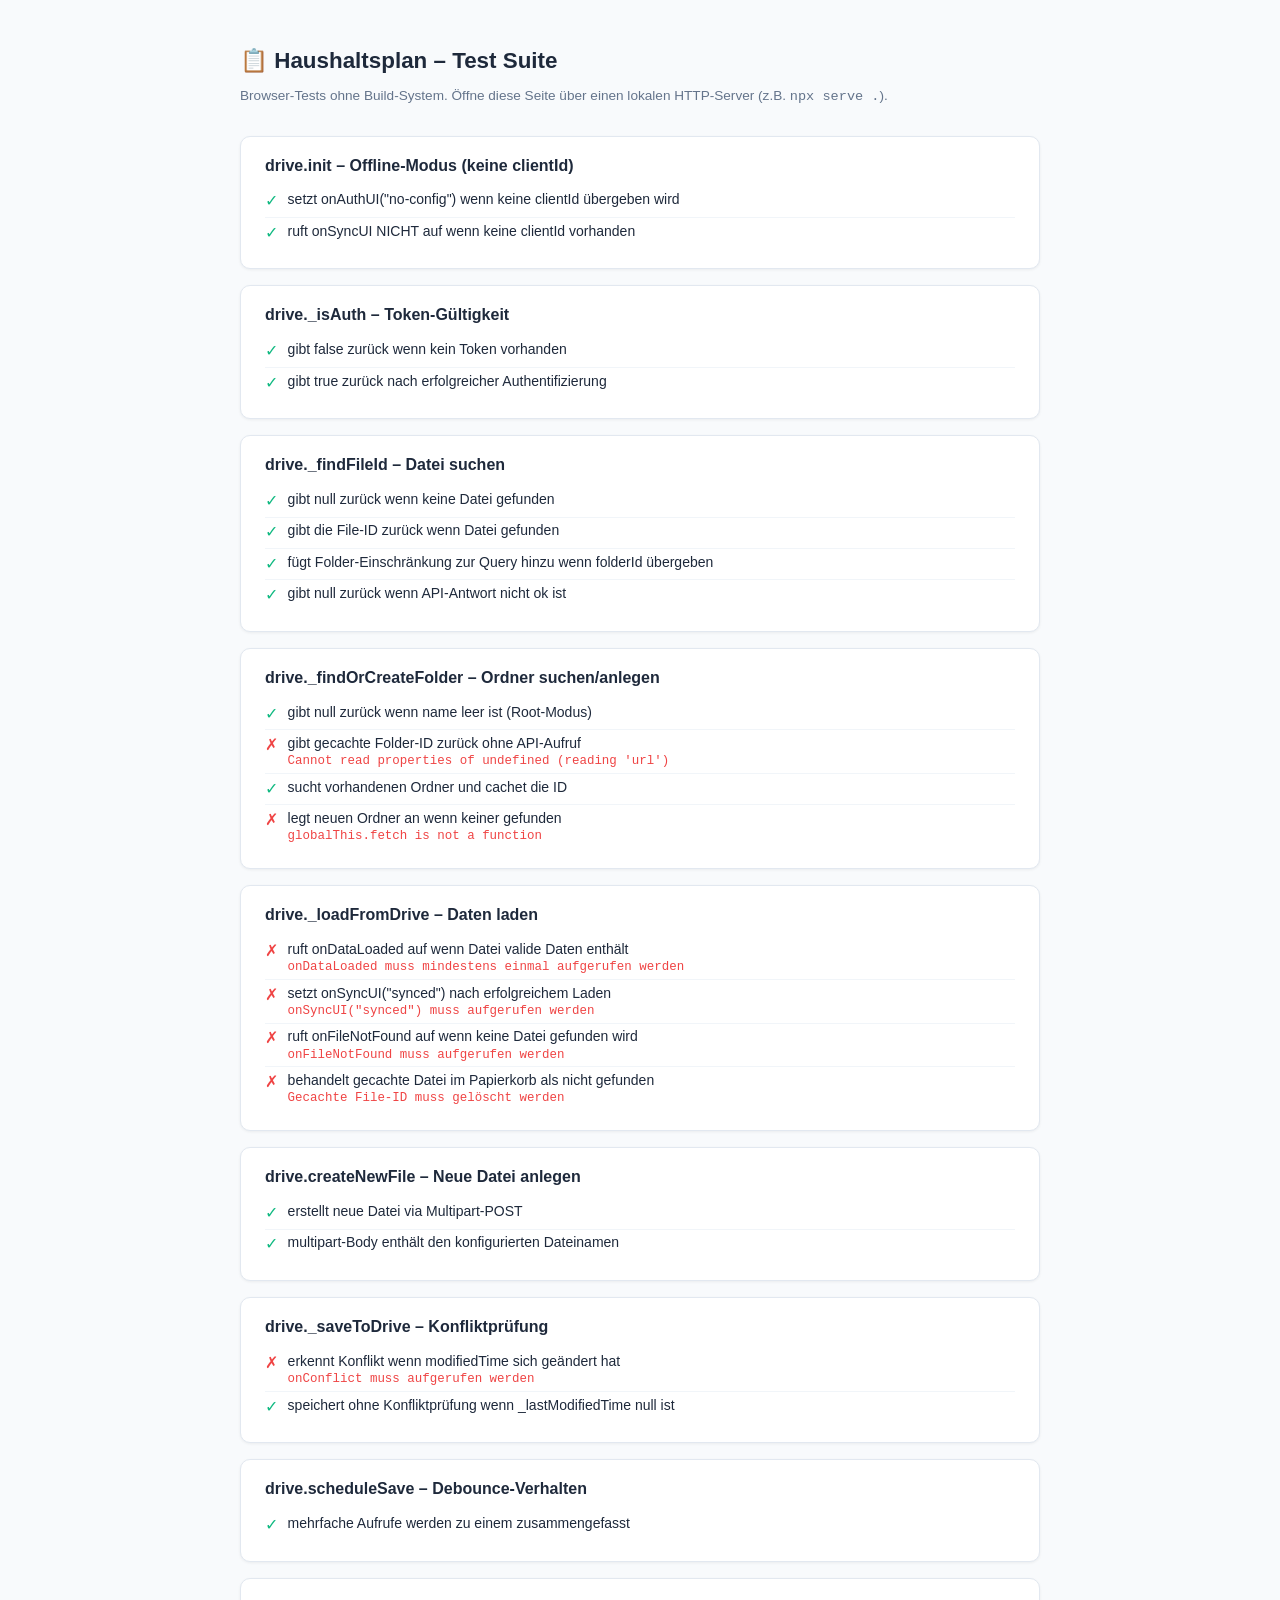
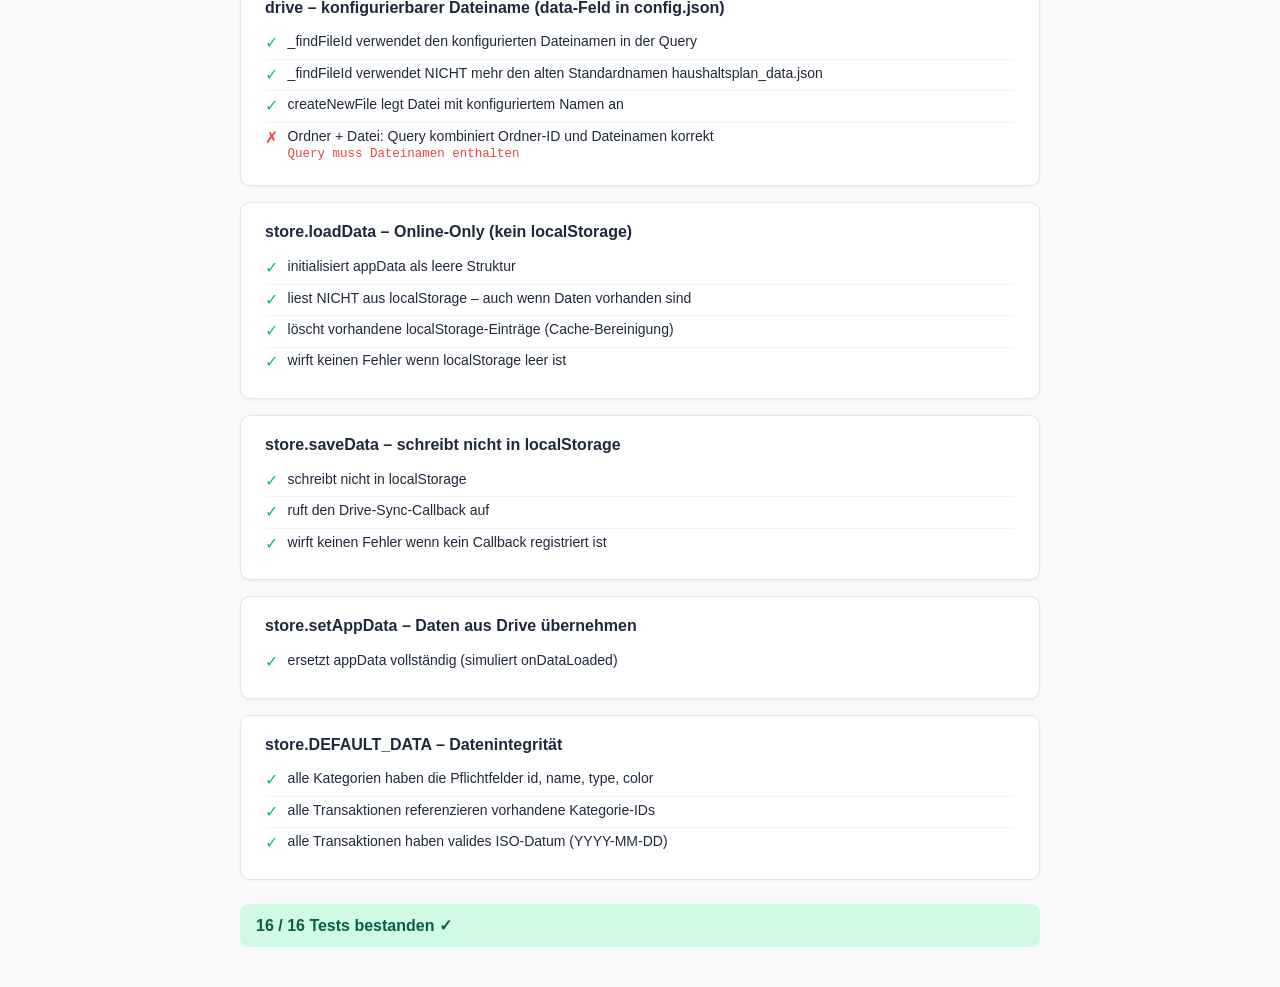
==== tests/runner.html @ 6652c541 "Initial commit: Haushaltsplan PWA - Google Drive Sync mit OAuth 2.0 (drive + profile + email scope) " ====
<!DOCTYPE html>
<html lang="de">
<head>
  <meta charset="UTF-8">
  <title>Haushaltsplan – Tests</title>
  <style>
    body   { font-family: -apple-system, BlinkMacSystemFont, 'Segoe UI', sans-serif; background: #f8fafc; color: #1e293b; padding: 2rem; max-width: 800px; margin: 0 auto; }
    h1     { font-size: 1.4rem; margin-bottom: 0.25rem; }
    p.meta { color: #64748b; font-size: 0.85rem; margin-bottom: 2rem; }
    .suite { background: white; border: 1px solid #e2e8f0; border-radius: 10px; padding: 1.25rem 1.5rem; margin-bottom: 1rem; box-shadow: 0 1px 3px rgba(0,0,0,0.06); }
    .suite-title { font-weight: 700; font-size: 1rem; margin-bottom: 0.75rem; }
    .test  { display: flex; align-items: flex-start; gap: 0.6rem; padding: 0.3rem 0; font-size: 0.875rem; border-bottom: 1px solid #f1f5f9; }
    .test:last-child { border-bottom: none; }
    .icon  { font-size: 1rem; line-height: 1.3; flex-shrink: 0; }
    .pass  { color: #10b981; }
    .fail  { color: #ef4444; }
    .skip  { color: #f59e0b; }
    .msg   { color: #ef4444; font-size: 0.78rem; margin-top: 0.2rem; font-family: monospace; white-space: pre-wrap; }
    #summary { margin-top: 1.5rem; font-weight: 600; font-size: 1rem; padding: 0.75rem 1rem; border-radius: 8px; }
    #summary.all-pass { background: #d1fae5; color: #065f46; }
    #summary.has-fail { background: #fee2e2; color: #991b1b; }
  </style>
</head>
<body>
<h1>&#128203; Haushaltsplan – Test Suite</h1>
<p class="meta">Browser-Tests ohne Build-System. Öffne diese Seite über einen lokalen HTTP-Server (z.B. <code>npx serve .</code>).</p>

<div id="output"></div>
<div id="summary"></div>

<script type="module">
// ── Mini-Test-Framework ────────────────────────────────────────────────────────

let _passed = 0, _failed = 0;
const _output = document.getElementById('output');

function suite(title, fn) {
  const box = document.createElement('div');
  box.className = 'suite';
  box.innerHTML = `<div class="suite-title">${title}</div>`;
  _output.appendChild(box);
  fn(makeAssert(box));
}

function makeAssert(box) {
  return async function test(name, fn) {
    const row  = document.createElement('div');
    row.className = 'test';
    box.appendChild(row);
    try {
      await fn();
      _passed++;
      row.innerHTML = `<span class="icon pass">&#10003;</span><span>${name}</span>`;
    } catch (e) {
      _failed++;
      row.innerHTML = `<span class="icon fail">&#10007;</span><div><div>${name}</div><div class="msg">${e.message}</div></div>`;
    }
  };
}

function assert(cond, msg) {
  if (!cond) throw new Error(msg ?? 'Assertion fehlgeschlagen');
}
function assertEqual(a, b, msg) {
  if (a !== b) throw new Error(msg ?? `Erwartet: ${JSON.stringify(b)}\nErhalten: ${JSON.stringify(a)}`);
}
function assertContains(str, sub, msg) {
  if (!String(str).includes(sub)) throw new Error(msg ?? `"${sub}" nicht in "${str}" gefunden`);
}

// ── Tests importieren ─────────────────────────────────────────────────────────
import { runDriveTests } from './drive.test.js';
import { runStoreTests } from './store.test.js';

await runDriveTests(suite, assert, assertEqual, assertContains);
await runStoreTests(suite, assert, assertEqual);

// ── Zusammenfassung ───────────────────────────────────────────────────────────
const total = _passed + _failed;
const sumEl = document.getElementById('summary');
sumEl.textContent = `${_passed} / ${total} Tests bestanden${_failed ? ` – ${_failed} fehlgeschlagen` : ' ✓'}`;
sumEl.className   = _failed ? 'has-fail' : 'all-pass';
</script>
</body>
</html>
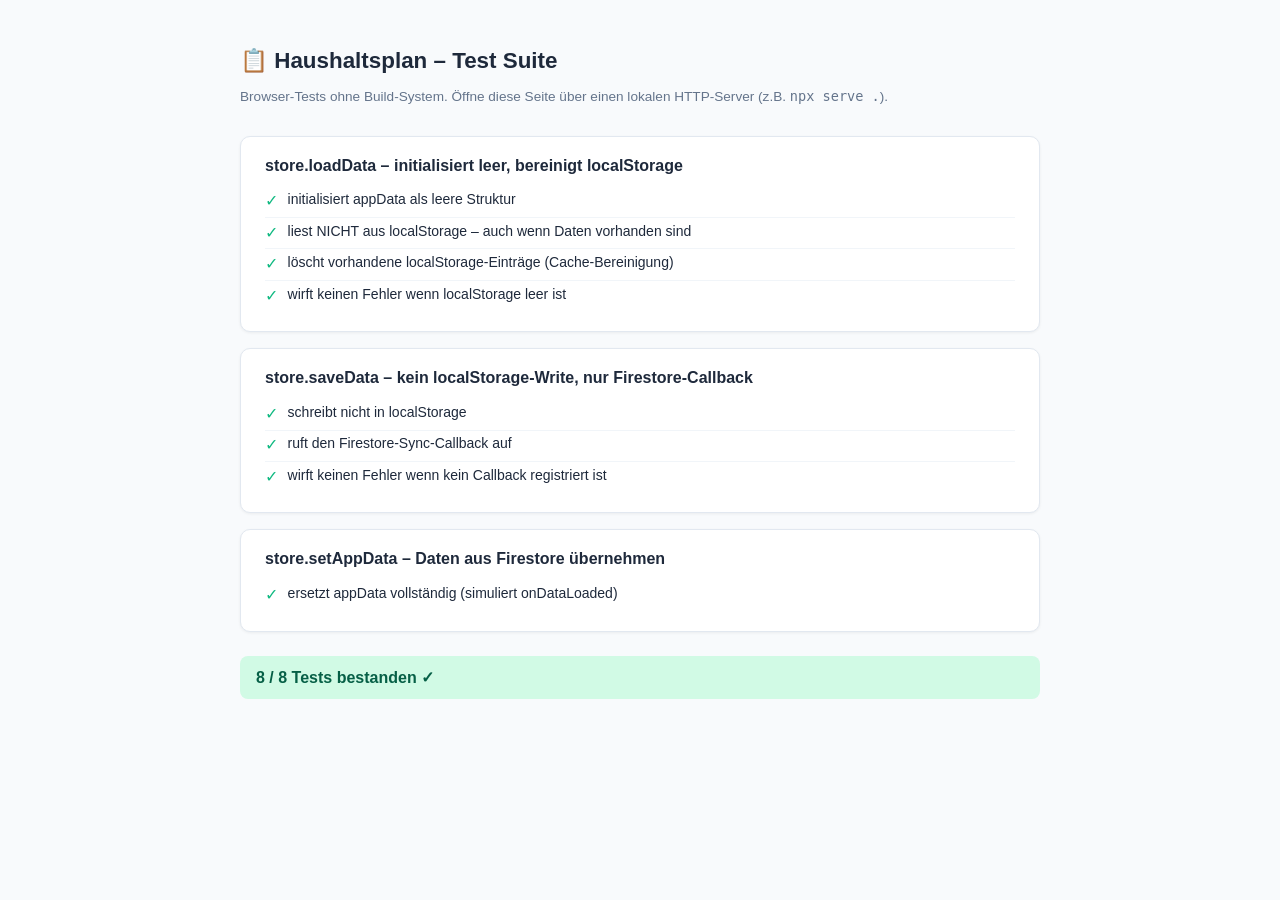
==== commit c4c27603: "Tests laufen jetzt automatisch in der CI vor jedem Deploy Aufwandsabschätzung ergab einen echten Bug" ====
--- a/tests/runner.html
+++ b/tests/runner.html
@@ -34,28 +34,36 @@
 let _passed = 0, _failed = 0;
 const _output = document.getElementById('output');
 
-function suite(title, fn) {
+/**
+ * Führt die Tests einer Suite nacheinander aus, bevor die nächste Suite
+ * beginnt – sonst könnte die Zusammenfassung unten schon stehen, bevor
+ * alle Tests durchgelaufen sind (runStoreTests wartet auf jede suite()).
+ */
+async function suite(title, fn) {
   const box = document.createElement('div');
   box.className = 'suite';
   box.innerHTML = `<div class="suite-title">${title}</div>`;
   _output.appendChild(box);
-  fn(makeAssert(box));
+
+  let chain = Promise.resolve();
+  fn((name, testFn) => {
+    chain = chain.then(() => runTest(box, name, testFn));
+  });
+  await chain;
 }
 
-function makeAssert(box) {
-  return async function test(name, fn) {
-    const row  = document.createElement('div');
-    row.className = 'test';
-    box.appendChild(row);
-    try {
-      await fn();
-      _passed++;
-      row.innerHTML = `<span class="icon pass">&#10003;</span><span>${name}</span>`;
-    } catch (e) {
-      _failed++;
-      row.innerHTML = `<span class="icon fail">&#10007;</span><div><div>${name}</div><div class="msg">${e.message}</div></div>`;
-    }
-  };
+async function runTest(box, name, fn) {
+  const row = document.createElement('div');
+  row.className = 'test';
+  box.appendChild(row);
+  try {
+    await fn();
+    _passed++;
+    row.innerHTML = `<span class="icon pass">&#10003;</span><span>${name}</span>`;
+  } catch (e) {
+    _failed++;
+    row.innerHTML = `<span class="icon fail">&#10007;</span><div><div>${name}</div><div class="msg">${e.message}</div></div>`;
+  }
 }
 
 function assert(cond, msg) {
@@ -64,15 +72,10 @@
 function assertEqual(a, b, msg) {
   if (a !== b) throw new Error(msg ?? `Erwartet: ${JSON.stringify(b)}\nErhalten: ${JSON.stringify(a)}`);
 }
-function assertContains(str, sub, msg) {
-  if (!String(str).includes(sub)) throw new Error(msg ?? `"${sub}" nicht in "${str}" gefunden`);
-}
 
 // ── Tests importieren ─────────────────────────────────────────────────────────
-import { runDriveTests } from './drive.test.js';
 import { runStoreTests } from './store.test.js';
 
-await runDriveTests(suite, assert, assertEqual, assertContains);
 await runStoreTests(suite, assert, assertEqual);
 
 // ── Zusammenfassung ───────────────────────────────────────────────────────────
